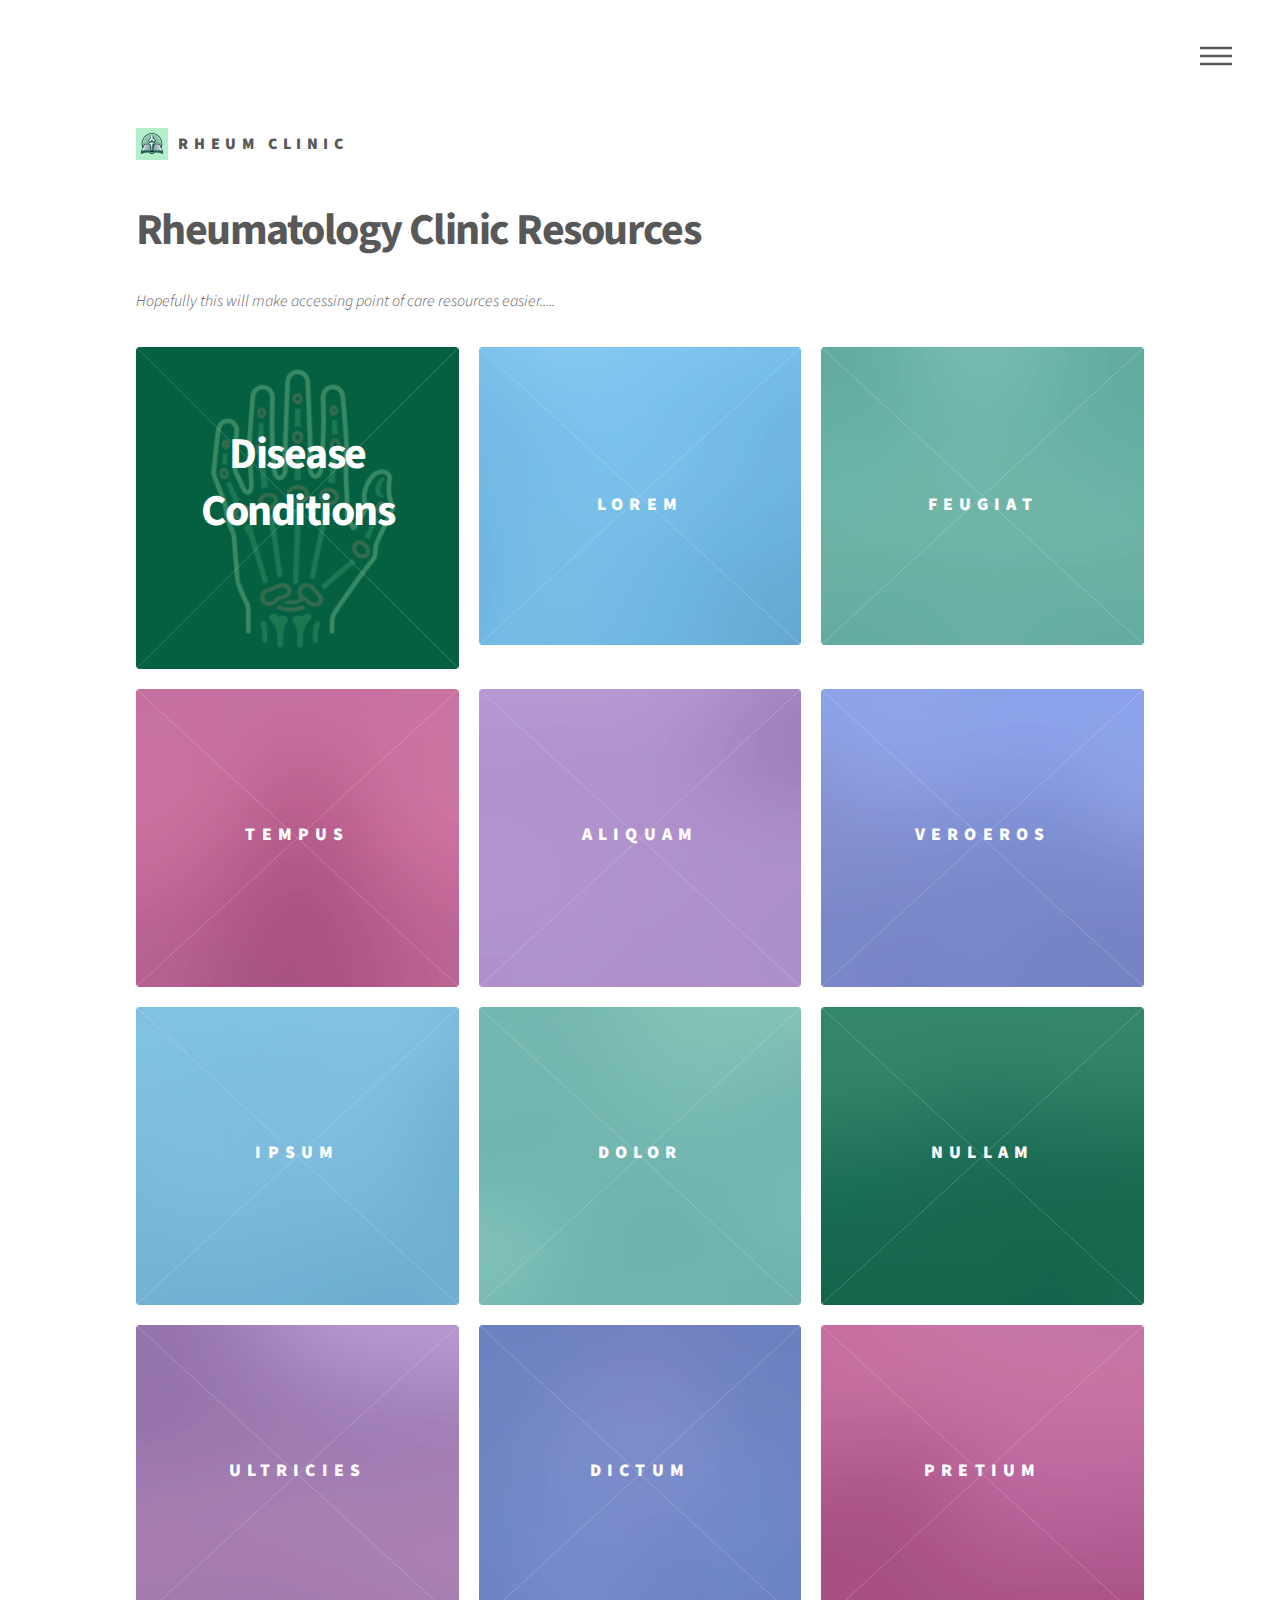
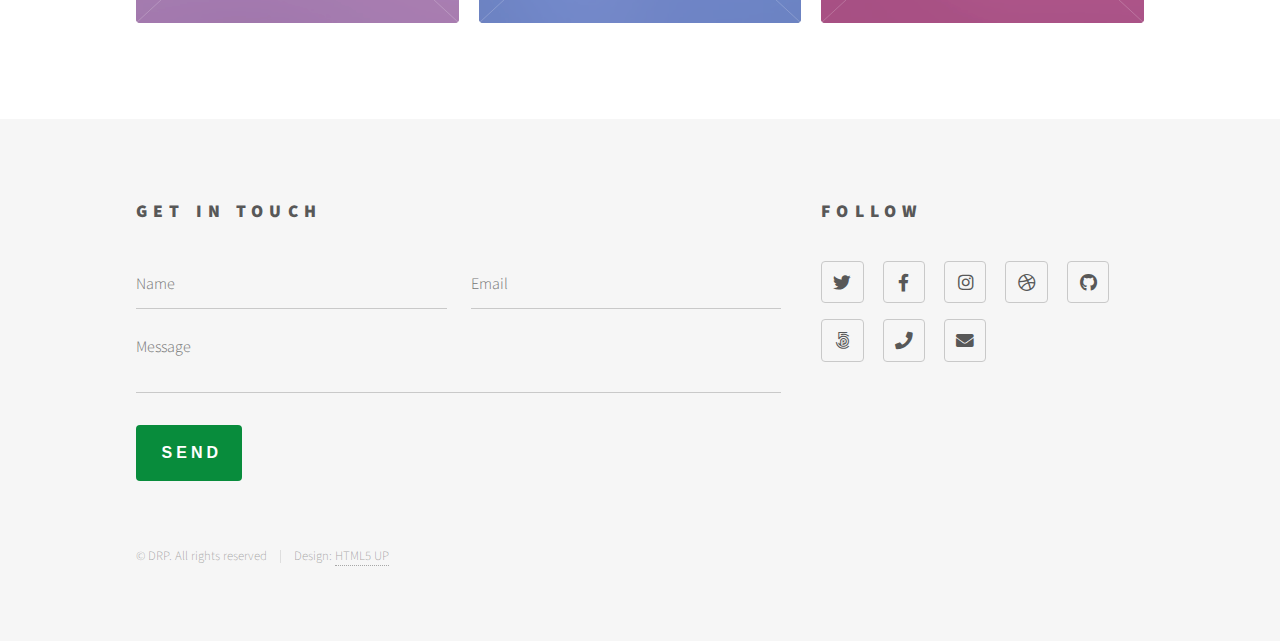
==== phantom_template/index.html @ ec5c9202 "Redesign 2024" ====
<!DOCTYPE HTML>
<!--
	Phantom by HTML5 UP
	html5up.net | @ajlkn
	Free for personal and commercial use under the CCA 3.0 license (html5up.net/license)
-->
<html>
	<head>
		<title>Rheum Clinic</title>
		<meta charset="utf-8" />
		<meta name="viewport" content="width=device-width, initial-scale=1, user-scalable=no" />
		<link rel="stylesheet" href="assets/css/main.css" />
		<noscript><link rel="stylesheet" href="assets/css/noscript.css" /></noscript>
	</head>
	<body class="is-preload">
		<!-- Wrapper -->
			<div id="wrapper">

				<!-- Header -->
					<header id="header">
						<div class="inner">

							<!-- Logo -->
								<a href="index.html" class="logo">
									<span class="symbol"><img src="images/logo2.png" alt="" /></span><span class="title">Rheum Clinic</span>
								</a>

							<!-- Nav -->
								<nav>
									<ul>
										<li><a href="#menu">Menu</a></li>
									</ul>
								</nav>

						</div>
					</header>

				<!-- Menu -->
					<nav id="menu">
						<h2>Menu</h2>
						<ul>
							<li><a href="index.html">Home</a></li>
							<li><a href="generic.html">Ipsum veroeros</a></li>
							<li><a href="generic.html">Tempus etiam</a></li>
							<li><a href="generic.html">Consequat dolor</a></li>
							<li><a href="elements.html">Elements</a></li>
						</ul>
					</nav>

				<!-- Main -->
					<div id="main">
						<div class="inner">
							<header>
								<h1> Rheumatology Clinic Resources </h1>
								<p><i>Hopefully this will make accessing point of care resources easier.....</i></p>
							</header>
							<section class="tiles">
								<article class="style1">
									<span class="image">
										<img src="images/ra.png" alt="" />
									</span>
									<a href="disease_conditions.html">
										<h1>Disease Conditions</h1>
										<div class="content">
											<p>!</p>
										</div>
									</a>
								</article>
								<article class="style2">
									<span class="image">
										<img src="images/pic02.jpg" alt="" />
									</span>
									<a href="generic.html">
										<h2>Lorem</h2>
										<div class="content">
											<p>Sed nisl arcu euismod sit amet nisi lorem etiam dolor veroeros et feugiat.</p>
										</div>
									</a>
								</article>
								<article class="style3">
									<span class="image">
										<img src="images/pic03.jpg" alt="" />
									</span>
									<a href="generic.html">
										<h2>Feugiat</h2>
										<div class="content">
											<p>Sed nisl arcu euismod sit amet nisi lorem etiam dolor veroeros et feugiat.</p>
										</div>
									</a>
								</article>
								<article class="style4">
									<span class="image">
										<img src="images/pic04.jpg" alt="" />
									</span>
									<a href="generic.html">
										<h2>Tempus</h2>
										<div class="content">
											<p>Sed nisl arcu euismod sit amet nisi lorem etiam dolor veroeros et feugiat.</p>
										</div>
									</a>
								</article>
								<article class="style5">
									<span class="image">
										<img src="images/pic05.jpg" alt="" />
									</span>
									<a href="generic.html">
										<h2>Aliquam</h2>
										<div class="content">
											<p>Sed nisl arcu euismod sit amet nisi lorem etiam dolor veroeros et feugiat.</p>
										</div>
									</a>
								</article>
								<article class="style6">
									<span class="image">
										<img src="images/pic06.jpg" alt="" />
									</span>
									<a href="generic.html">
										<h2>Veroeros</h2>
										<div class="content">
											<p>Sed nisl arcu euismod sit amet nisi lorem etiam dolor veroeros et feugiat.</p>
										</div>
									</a>
								</article>
								<article class="style2">
									<span class="image">
										<img src="images/pic07.jpg" alt="" />
									</span>
									<a href="generic.html">
										<h2>Ipsum</h2>
										<div class="content">
											<p>Sed nisl arcu euismod sit amet nisi lorem etiam dolor veroeros et feugiat.</p>
										</div>
									</a>
								</article>
								<article class="style3">
									<span class="image">
										<img src="images/pic08.jpg" alt="" />
									</span>
									<a href="generic.html">
										<h2>Dolor</h2>
										<div class="content">
											<p>Sed nisl arcu euismod sit amet nisi lorem etiam dolor veroeros et feugiat.</p>
										</div>
									</a>
								</article>
								<article class="style1">
									<span class="image">
										<img src="images/pic09.jpg" alt="" />
									</span>
									<a href="generic.html">
										<h2>Nullam</h2>
										<div class="content">
											<p>Sed nisl arcu euismod sit amet nisi lorem etiam dolor veroeros et feugiat.</p>
										</div>
									</a>
								</article>
								<article class="style5">
									<span class="image">
										<img src="images/pic10.jpg" alt="" />
									</span>
									<a href="generic.html">
										<h2>Ultricies</h2>
										<div class="content">
											<p>Sed nisl arcu euismod sit amet nisi lorem etiam dolor veroeros et feugiat.</p>
										</div>
									</a>
								</article>
								<article class="style6">
									<span class="image">
										<img src="images/pic11.jpg" alt="" />
									</span>
									<a href="generic.html">
										<h2>Dictum</h2>
										<div class="content">
											<p>Sed nisl arcu euismod sit amet nisi lorem etiam dolor veroeros et feugiat.</p>
										</div>
									</a>
								</article>
								<article class="style4">
									<span class="image">
										<img src="images/pic12.jpg" alt="" />
									</span>
									<a href="generic.html">
										<h2>Pretium</h2>
										<div class="content">
											<p>Sed nisl arcu euismod sit amet nisi lorem etiam dolor veroeros et feugiat.</p>
										</div>
									</a>
								</article>
							</section>
						</div>
					</div>

				<!-- Footer -->
					<footer id="footer">
						<div class="inner">
							<section>
								<h2>Get in touch</h2>
								<form method="post" action="#">
									<div class="fields">
										<div class="field half">
											<input type="text" name="name" id="name" placeholder="Name" />
										</div>
										<div class="field half">
											<input type="email" name="email" id="email" placeholder="Email" />
										</div>
										<div class="field">
											<textarea name="message" id="message" placeholder="Message"></textarea>
										</div>
									</div>
									<ul class="actions">
										<li><input type="submit" value="Send" class="primary" /></li>
									</ul>
								</form>
							</section>
							<section>
								<h2>Follow</h2>
								<ul class="icons">
									<li><a href="#" class="icon brands style2 fa-twitter"><span class="label">Twitter</span></a></li>
									<li><a href="#" class="icon brands style2 fa-facebook-f"><span class="label">Facebook</span></a></li>
									<li><a href="#" class="icon brands style2 fa-instagram"><span class="label">Instagram</span></a></li>
									<li><a href="#" class="icon brands style2 fa-dribbble"><span class="label">Dribbble</span></a></li>
									<li><a href="#" class="icon brands style2 fa-github"><span class="label">GitHub</span></a></li>
									<li><a href="#" class="icon brands style2 fa-500px"><span class="label">500px</span></a></li>
									<li><a href="#" class="icon solid style2 fa-phone"><span class="label">Phone</span></a></li>
									<li><a href="#" class="icon solid style2 fa-envelope"><span class="label">Email</span></a></li>
								</ul>
							</section>
							<ul class="copyright">
								<li>&copy; DRP. All rights reserved</li><li>Design: <a href="http://html5up.net">HTML5 UP</a></li>
							</ul>
						</div>
					</footer>

			</div>

		<!-- Scripts -->
			<script src="assets/js/jquery.min.js"></script>
			<script src="assets/js/browser.min.js"></script>
			<script src="assets/js/breakpoints.min.js"></script>
			<script src="assets/js/util.js"></script>
			<script src="assets/js/main.js"></script>

	</body>
</html>
---- phantom_template/assets/css/main.css ----
@import url(fontawesome-all.min.css);
@import url("https://fonts.googleapis.com/css?family=Source+Sans+Pro:300,700,900");

/*
	Phantom by HTML5 UP
	html5up.net | @ajlkn
	Free for personal and commercial use under the CCA 3.0 license (html5up.net/license)
*/

html, body, div, span, applet, object,
iframe, h1, h2, h3, h4, h5, h6, p, blockquote,
pre, a, abbr, acronym, address, big, cite,
code, del, dfn, em, img, ins, kbd, q, s, samp,
small, strike, strong, sub, sup, tt, var, b,
u, i, center, dl, dt, dd, ol, ul, li, fieldset,
form, label, legend, table, caption, tbody,
tfoot, thead, tr, th, td, article, aside,
canvas, details, embed, figure, figcaption,
footer, header, hgroup, menu, nav, output, ruby,
section, summary, time, mark, audio, video {
	margin: 0;
	padding: 0;
	border: 0;
	font-size: 100%;
	font: inherit;
	vertical-align: baseline;}

article, aside, details, figcaption, figure,
footer, header, hgroup, menu, nav, section {
	display: block;}

body {
	line-height: 1;
}

ol, ul {
	list-style: none;
}

blockquote, q {
	quotes: none;
}

	blockquote:before, blockquote:after, q:before, q:after {
		content: '';
		content: none;
	}

table {
	border-collapse: collapse;
	border-spacing: 0;
}

body {
	-webkit-text-size-adjust: none;
}

mark {
	background-color: transparent;
	color: inherit;
}

input::-moz-focus-inner {
	border: 0;
	padding: 0;
}

input, select, textarea {
	-moz-appearance: none;
	-webkit-appearance: none;
	-ms-appearance: none;
	appearance: none;
}

/* Basic */

	@-ms-viewport {
		width: device-width;
	}

	body {
		-ms-overflow-style: scrollbar;
	}

	@media screen and (max-width: 480px) {

		html, body {
			min-width: 320px;
		}

	}

	html {
		box-sizing: border-box;
	}

	*, *:before, *:after {
		box-sizing: inherit;
	}

	body {
		background: #ffffff;
	}

		body.is-preload *, body.is-preload *:before, body.is-preload *:after {
			-moz-animation: none !important;
			-webkit-animation: none !important;
			-ms-animation: none !important;
			animation: none !important;
			-moz-transition: none !important;
			-webkit-transition: none !important;
			-ms-transition: none !important;
			transition: none !important;
		}

/* Type */

	body, input, select, textarea {
		color: #585858;
		font-family: "Source Sans Pro", Helvetica, sans-serif;
		font-size: 16pt;
		font-weight: 300;
		line-height: 1.75;
	}

		@media screen and (max-width: 1680px) {

			body, input, select, textarea {
				font-size: 14pt;
			}

		}

		@media screen and (max-width: 1280px) {

			body, input, select, textarea {
				font-size: 12pt;
			}

		}

	a {
		-moz-transition: border-bottom-color 0.2s ease, color 0.2s ease;
		-webkit-transition: border-bottom-color 0.2s ease, color 0.2s ease;
		-ms-transition: border-bottom-color 0.2s ease, color 0.2s ease;
		transition: border-bottom-color 0.2s ease, color 0.2s ease;
		text-decoration: none;
		color: #585858;
		border-bottom: dotted 1px rgba(88, 88, 88, 0.5);
	}

		a:hover {
			border-bottom-color: transparent;
			color: #f2849e !important;
		}

	strong, b {
		font-weight: 900;
	}

	em, i {
		font-style: italic;
	}

	p {
		margin: 0 0 2em 0;
	}

	h1 {
		font-size: 2.75em;
		font-weight: 700;
		line-height: 1.3;
		margin: 0 0 1em 0;
		letter-spacing: -0.035em;
	}

		h1 a {
			color: inherit;
		}

		@media screen and (max-width: 736px) {

			h1 {
				font-size: 2em;
				margin: 0 0 1em 0;
			}

		}

		@media screen and (max-width: 360px) {

			h1 {
				font-size: 1.75em;
			}

		}

	h2, h3, h4, h5, h6 {
		font-weight: 900;
		line-height: 1.5;
		margin: 0 0 2em 0;
		text-transform: uppercase;
		letter-spacing: 0.35em;
	}

		h2 a, h3 a, h4 a, h5 a, h6 a {
			color: inherit;
		}

	h2 {
		font-size: 1.1em;
	}

	h3 {
		font-size: 1em;
	}

	h4 {
		font-size: 0.8em;
	}

	h5 {
		font-size: 0.8em;
	}

	h6 {
		font-size: 0.8em;
	}

	@media screen and (max-width: 980px) {

		h1 br, h2 br, h3 br, h4 br, h5 br, h6 br {
			display: none;
		}

	}

	@media screen and (max-width: 736px) {

		h2 {
			font-size: 1em;
		}

		h3 {
			font-size: 0.8em;
		}

	}

	sub {
		font-size: 0.8em;
		position: relative;
		top: 0.5em;
	}

	sup {
		font-size: 0.8em;
		position: relative;
		top: -0.5em;
	}

	blockquote {
		border-left: solid 4px #c9c9c9;
		font-style: italic;
		margin: 0 0 2em 0;
		padding: 0.5em 0 0.5em 2em;
	}

	code {
		background: rgba(144, 144, 144, 0.075);
		border-radius: 4px;
		border: solid 1px #c9c9c9;
		font-family: "Courier New", monospace;
		font-size: 0.9em;
		margin: 0 0.25em;
		padding: 0.25em 0.65em;
	}

	pre {
		-webkit-overflow-scrolling: touch;
		font-family: "Courier New", monospace;
		font-size: 0.9em;
		margin: 0 0 2em 0;
	}

		pre code {
			display: block;
			line-height: 1.75;
			padding: 1em 1.5em;
			overflow-x: auto;
		}

	hr {
		border: 0;
		border-bottom: solid 1px #c9c9c9;
		margin: 2em 0;
	}

		hr.major {
			margin: 3em 0;
		}

	.align-left {
		text-align: left;
	}

	.align-center {
		text-align: center;
	}

	.align-right {
		text-align: right;
	}

/* Row */

	.row {
		display: flex;
		flex-wrap: wrap;
		box-sizing: border-box;
		align-items: stretch;
	}

		.row > * {
			box-sizing: border-box;
		}

		.row.gtr-uniform > * > :last-child {
			margin-bottom: 0;
		}

		.row.aln-left {
			justify-content: flex-start;
		}

		.row.aln-center {
			justify-content: center;
		}

		.row.aln-right {
			justify-content: flex-end;
		}

		.row.aln-top {
			align-items: flex-start;
		}

		.row.aln-middle {
			align-items: center;
		}

		.row.aln-bottom {
			align-items: flex-end;
		}

		.row > .imp {
			order: -1;
		}

		.row > .col-1 {
			width: 8.33333%;
		}

		.row > .off-1 {
			margin-left: 8.33333%;
		}

		.row > .col-2 {
			width: 16.66667%;
		}

		.row > .off-2 {
			margin-left: 16.66667%;
		}

		.row > .col-3 {
			width: 25%;
		}

		.row > .off-3 {
			margin-left: 25%;
		}

		.row > .col-4 {
			width: 33.33333%;
		}

		.row > .off-4 {
			margin-left: 33.33333%;
		}

		.row > .col-5 {
			width: 41.66667%;
		}

		.row > .off-5 {
			margin-left: 41.66667%;
		}

		.row > .col-6 {
			width: 50%;
		}

		.row > .off-6 {
			margin-left: 50%;
		}

		.row > .col-7 {
			width: 58.33333%;
		}

		.row > .off-7 {
			margin-left: 58.33333%;
		}

		.row > .col-8 {
			width: 66.66667%;
		}

		.row > .off-8 {
			margin-left: 66.66667%;
		}

		.row > .col-9 {
			width: 75%;
		}

		.row > .off-9 {
			margin-left: 75%;
		}

		.row > .col-10 {
			width: 83.33333%;
		}

		.row > .off-10 {
			margin-left: 83.33333%;
		}

		.row > .col-11 {
			width: 91.66667%;
		}

		.row > .off-11 {
			margin-left: 91.66667%;
		}

		.row > .col-12 {
			width: 100%;
		}

		.row > .off-12 {
			margin-left: 100%;
		}

		.row.gtr-0 {
			margin-top: 0;
			margin-left: 0em;
		}

			.row.gtr-0 > * {
				padding: 0 0 0 0em;
			}

			.row.gtr-0.gtr-uniform {
				margin-top: 0em;
			}

				.row.gtr-0.gtr-uniform > * {
					padding-top: 0em;
				}

		.row.gtr-25 {
			margin-top: 0;
			margin-left: -0.5em;
		}

			.row.gtr-25 > * {
				padding: 0 0 0 0.5em;
			}

			.row.gtr-25.gtr-uniform {
				margin-top: -0.5em;
			}

				.row.gtr-25.gtr-uniform > * {
					padding-top: 0.5em;
				}

		.row.gtr-50 {
			margin-top: 0;
			margin-left: -1em;
		}

			.row.gtr-50 > * {
				padding: 0 0 0 1em;
			}

			.row.gtr-50.gtr-uniform {
				margin-top: -1em;
			}

				.row.gtr-50.gtr-uniform > * {
					padding-top: 1em;
				}

		.row {
			margin-top: 0;
			margin-left: -2em;
		}

			.row > * {
				padding: 0 0 0 2em;
			}

			.row.gtr-uniform {
				margin-top: -2em;
			}

				.row.gtr-uniform > * {
					padding-top: 2em;
				}

		.row.gtr-150 {
			margin-top: 0;
			margin-left: -3em;
		}

			.row.gtr-150 > * {
				padding: 0 0 0 3em;
			}

			.row.gtr-150.gtr-uniform {
				margin-top: -3em;
			}

				.row.gtr-150.gtr-uniform > * {
					padding-top: 3em;
				}

		.row.gtr-200 {
			margin-top: 0;
			margin-left: -4em;
		}

			.row.gtr-200 > * {
				padding: 0 0 0 4em;
			}

			.row.gtr-200.gtr-uniform {
				margin-top: -4em;
			}

				.row.gtr-200.gtr-uniform > * {
					padding-top: 4em;
				}

		@media screen and (max-width: 1680px) {

			.row {
				display: flex;
				flex-wrap: wrap;
				box-sizing: border-box;
				align-items: stretch;
			}

				.row > * {
					box-sizing: border-box;
				}

				.row.gtr-uniform > * > :last-child {
					margin-bottom: 0;
				}

				.row.aln-left {
					justify-content: flex-start;
				}

				.row.aln-center {
					justify-content: center;
				}

				.row.aln-right {
					justify-content: flex-end;
				}

				.row.aln-top {
					align-items: flex-start;
				}

				.row.aln-middle {
					align-items: center;
				}

				.row.aln-bottom {
					align-items: flex-end;
				}

				.row > .imp-xlarge {
					order: -1;
				}

				.row > .col-1-xlarge {
					width: 8.33333%;
				}

				.row > .off-1-xlarge {
					margin-left: 8.33333%;
				}

				.row > .col-2-xlarge {
					width: 16.66667%;
				}

				.row > .off-2-xlarge {
					margin-left: 16.66667%;
				}

				.row > .col-3-xlarge {
					width: 25%;
				}

				.row > .off-3-xlarge {
					margin-left: 25%;
				}

				.row > .col-4-xlarge {
					width: 33.33333%;
				}

				.row > .off-4-xlarge {
					margin-left: 33.33333%;
				}

				.row > .col-5-xlarge {
					width: 41.66667%;
				}

				.row > .off-5-xlarge {
					margin-left: 41.66667%;
				}

				.row > .col-6-xlarge {
					width: 50%;
				}

				.row > .off-6-xlarge {
					margin-left: 50%;
				}

				.row > .col-7-xlarge {
					width: 58.33333%;
				}

				.row > .off-7-xlarge {
					margin-left: 58.33333%;
				}

				.row > .col-8-xlarge {
					width: 66.66667%;
				}

				.row > .off-8-xlarge {
					margin-left: 66.66667%;
				}

				.row > .col-9-xlarge {
					width: 75%;
				}

				.row > .off-9-xlarge {
					margin-left: 75%;
				}

				.row > .col-10-xlarge {
					width: 83.33333%;
				}

				.row > .off-10-xlarge {
					margin-left: 83.33333%;
				}

				.row > .col-11-xlarge {
					width: 91.66667%;
				}

				.row > .off-11-xlarge {
					margin-left: 91.66667%;
				}

				.row > .col-12-xlarge {
					width: 100%;
				}

				.row > .off-12-xlarge {
					margin-left: 100%;
				}

				.row.gtr-0 {
					margin-top: 0;
					margin-left: 0em;
				}

					.row.gtr-0 > * {
						padding: 0 0 0 0em;
					}

					.row.gtr-0.gtr-uniform {
						margin-top: 0em;
					}

						.row.gtr-0.gtr-uniform > * {
							padding-top: 0em;
						}

				.row.gtr-25 {
					margin-top: 0;
					margin-left: -0.5em;
				}

					.row.gtr-25 > * {
						padding: 0 0 0 0.5em;
					}

					.row.gtr-25.gtr-uniform {
						margin-top: -0.5em;
					}

						.row.gtr-25.gtr-uniform > * {
							padding-top: 0.5em;
						}

				.row.gtr-50 {
					margin-top: 0;
					margin-left: -1em;
				}

					.row.gtr-50 > * {
						padding: 0 0 0 1em;
					}

					.row.gtr-50.gtr-uniform {
						margin-top: -1em;
					}

						.row.gtr-50.gtr-uniform > * {
							padding-top: 1em;
						}

				.row {
					margin-top: 0;
					margin-left: -2em;
				}

					.row > * {
						padding: 0 0 0 2em;
					}

					.row.gtr-uniform {
						margin-top: -2em;
					}

						.row.gtr-uniform > * {
							padding-top: 2em;
						}

				.row.gtr-150 {
					margin-top: 0;
					margin-left: -3em;
				}

					.row.gtr-150 > * {
						padding: 0 0 0 3em;
					}

					.row.gtr-150.gtr-uniform {
						margin-top: -3em;
					}

						.row.gtr-150.gtr-uniform > * {
							padding-top: 3em;
						}

				.row.gtr-200 {
					margin-top: 0;
					margin-left: -4em;
				}

					.row.gtr-200 > * {
						padding: 0 0 0 4em;
					}

					.row.gtr-200.gtr-uniform {
						margin-top: -4em;
					}

						.row.gtr-200.gtr-uniform > * {
							padding-top: 4em;
						}

		}

		@media screen and (max-width: 1280px) {

			.row {
				display: flex;
				flex-wrap: wrap;
				box-sizing: border-box;
				align-items: stretch;
			}

				.row > * {
					box-sizing: border-box;
				}

				.row.gtr-uniform > * > :last-child {
					margin-bottom: 0;
				}

				.row.aln-left {
					justify-content: flex-start;
				}

				.row.aln-center {
					justify-content: center;
				}

				.row.aln-right {
					justify-content: flex-end;
				}

				.row.aln-top {
					align-items: flex-start;
				}

				.row.aln-middle {
					align-items: center;
				}

				.row.aln-bottom {
					align-items: flex-end;
				}

				.row > .imp-large {
					order: -1;
				}

				.row > .col-1-large {
					width: 8.33333%;
				}

				.row > .off-1-large {
					margin-left: 8.33333%;
				}

				.row > .col-2-large {
					width: 16.66667%;
				}

				.row > .off-2-large {
					margin-left: 16.66667%;
				}

				.row > .col-3-large {
					width: 25%;
				}

				.row > .off-3-large {
					margin-left: 25%;
				}

				.row > .col-4-large {
					width: 33.33333%;
				}

				.row > .off-4-large {
					margin-left: 33.33333%;
				}

				.row > .col-5-large {
					width: 41.66667%;
				}

				.row > .off-5-large {
					margin-left: 41.66667%;
				}

				.row > .col-6-large {
					width: 50%;
				}

				.row > .off-6-large {
					margin-left: 50%;
				}

				.row > .col-7-large {
					width: 58.33333%;
				}

				.row > .off-7-large {
					margin-left: 58.33333%;
				}

				.row > .col-8-large {
					width: 66.66667%;
				}

				.row > .off-8-large {
					margin-left: 66.66667%;
				}

				.row > .col-9-large {
					width: 75%;
				}

				.row > .off-9-large {
					margin-left: 75%;
				}

				.row > .col-10-large {
					width: 83.33333%;
				}

				.row > .off-10-large {
					margin-left: 83.33333%;
				}

				.row > .col-11-large {
					width: 91.66667%;
				}

				.row > .off-11-large {
					margin-left: 91.66667%;
				}

				.row > .col-12-large {
					width: 100%;
				}

				.row > .off-12-large {
					margin-left: 100%;
				}

				.row.gtr-0 {
					margin-top: 0;
					margin-left: 0em;
				}

					.row.gtr-0 > * {
						padding: 0 0 0 0em;
					}

					.row.gtr-0.gtr-uniform {
						margin-top: 0em;
					}

						.row.gtr-0.gtr-uniform > * {
							padding-top: 0em;
						}

				.row.gtr-25 {
					margin-top: 0;
					margin-left: -0.5em;
				}

					.row.gtr-25 > * {
						padding: 0 0 0 0.5em;
					}

					.row.gtr-25.gtr-uniform {
						margin-top: -0.5em;
					}

						.row.gtr-25.gtr-uniform > * {
							padding-top: 0.5em;
						}

				.row.gtr-50 {
					margin-top: 0;
					margin-left: -1em;
				}

					.row.gtr-50 > * {
						padding: 0 0 0 1em;
					}

					.row.gtr-50.gtr-uniform {
						margin-top: -1em;
					}

						.row.gtr-50.gtr-uniform > * {
							padding-top: 1em;
						}

				.row {
					margin-top: 0;
					margin-left: -2em;
				}

					.row > * {
						padding: 0 0 0 2em;
					}

					.row.gtr-uniform {
						margin-top: -2em;
					}

						.row.gtr-uniform > * {
							padding-top: 2em;
						}

				.row.gtr-150 {
					margin-top: 0;
					margin-left: -3em;
				}

					.row.gtr-150 > * {
						padding: 0 0 0 3em;
					}

					.row.gtr-150.gtr-uniform {
						margin-top: -3em;
					}

						.row.gtr-150.gtr-uniform > * {
							padding-top: 3em;
						}

				.row.gtr-200 {
					margin-top: 0;
					margin-left: -4em;
				}

					.row.gtr-200 > * {
						padding: 0 0 0 4em;
					}

					.row.gtr-200.gtr-uniform {
						margin-top: -4em;
					}

						.row.gtr-200.gtr-uniform > * {
							padding-top: 4em;
						}

		}

		@media screen and (max-width: 980px) {

			.row {
				display: flex;
				flex-wrap: wrap;
				box-sizing: border-box;
				align-items: stretch;
			}

				.row > * {
					box-sizing: border-box;
				}

				.row.gtr-uniform > * > :last-child {
					margin-bottom: 0;
				}

				.row.aln-left {
					justify-content: flex-start;
				}

				.row.aln-center {
					justify-content: center;
				}

				.row.aln-right {
					justify-content: flex-end;
				}

				.row.aln-top {
					align-items: flex-start;
				}

				.row.aln-middle {
					align-items: center;
				}

				.row.aln-bottom {
					align-items: flex-end;
				}

				.row > .imp-medium {
					order: -1;
				}

				.row > .col-1-medium {
					width: 8.33333%;
				}

				.row > .off-1-medium {
					margin-left: 8.33333%;
				}

				.row > .col-2-medium {
					width: 16.66667%;
				}

				.row > .off-2-medium {
					margin-left: 16.66667%;
				}

				.row > .col-3-medium {
					width: 25%;
				}

				.row > .off-3-medium {
					margin-left: 25%;
				}

				.row > .col-4-medium {
					width: 33.33333%;
				}

				.row > .off-4-medium {
					margin-left: 33.33333%;
				}

				.row > .col-5-medium {
					width: 41.66667%;
				}

				.row > .off-5-medium {
					margin-left: 41.66667%;
				}

				.row > .col-6-medium {
					width: 50%;
				}

				.row > .off-6-medium {
					margin-left: 50%;
				}

				.row > .col-7-medium {
					width: 58.33333%;
				}

				.row > .off-7-medium {
					margin-left: 58.33333%;
				}

				.row > .col-8-medium {
					width: 66.66667%;
				}

				.row > .off-8-medium {
					margin-left: 66.66667%;
				}

				.row > .col-9-medium {
					width: 75%;
				}

				.row > .off-9-medium {
					margin-left: 75%;
				}

				.row > .col-10-medium {
					width: 83.33333%;
				}

				.row > .off-10-medium {
					margin-left: 83.33333%;
				}

				.row > .col-11-medium {
					width: 91.66667%;
				}

				.row > .off-11-medium {
					margin-left: 91.66667%;
				}

				.row > .col-12-medium {
					width: 100%;
				}

				.row > .off-12-medium {
					margin-left: 100%;
				}

				.row.gtr-0 {
					margin-top: 0;
					margin-left: 0em;
				}

					.row.gtr-0 > * {
						padding: 0 0 0 0em;
					}

					.row.gtr-0.gtr-uniform {
						margin-top: 0em;
					}

						.row.gtr-0.gtr-uniform > * {
							padding-top: 0em;
						}

				.row.gtr-25 {
					margin-top: 0;
					margin-left: -0.375em;
				}

					.row.gtr-25 > * {
						padding: 0 0 0 0.375em;
					}

					.row.gtr-25.gtr-uniform {
						margin-top: -0.375em;
					}

						.row.gtr-25.gtr-uniform > * {
							padding-top: 0.375em;
						}

				.row.gtr-50 {
					margin-top: 0;
					margin-left: -0.75em;
				}

					.row.gtr-50 > * {
						padding: 0 0 0 0.75em;
					}

					.row.gtr-50.gtr-uniform {
						margin-top: -0.75em;
					}

						.row.gtr-50.gtr-uniform > * {
							padding-top: 0.75em;
						}

				.row {
					margin-top: 0;
					margin-left: -1.5em;
				}

					.row > * {
						padding: 0 0 0 1.5em;
					}

					.row.gtr-uniform {
						margin-top: -1.5em;
					}

						.row.gtr-uniform > * {
							padding-top: 1.5em;
						}

				.row.gtr-150 {
					margin-top: 0;
					margin-left: -2.25em;
				}

					.row.gtr-150 > * {
						padding: 0 0 0 2.25em;
					}

					.row.gtr-150.gtr-uniform {
						margin-top: -2.25em;
					}

						.row.gtr-150.gtr-uniform > * {
							padding-top: 2.25em;
						}

				.row.gtr-200 {
					margin-top: 0;
					margin-left: -3em;
				}

					.row.gtr-200 > * {
						padding: 0 0 0 3em;
					}

					.row.gtr-200.gtr-uniform {
						margin-top: -3em;
					}

						.row.gtr-200.gtr-uniform > * {
							padding-top: 3em;
						}

		}

		@media screen and (max-width: 736px) {

			.row {
				display: flex;
				flex-wrap: wrap;
				box-sizing: border-box;
				align-items: stretch;
			}

				.row > * {
					box-sizing: border-box;
				}

				.row.gtr-uniform > * > :last-child {
					margin-bottom: 0;
				}

				.row.aln-left {
					justify-content: flex-start;
				}

				.row.aln-center {
					justify-content: center;
				}

				.row.aln-right {
					justify-content: flex-end;
				}

				.row.aln-top {
					align-items: flex-start;
				}

				.row.aln-middle {
					align-items: center;
				}

				.row.aln-bottom {
					align-items: flex-end;
				}

				.row > .imp-small {
					order: -1;
				}

				.row > .col-1-small {
					width: 8.33333%;
				}

				.row > .off-1-small {
					margin-left: 8.33333%;
				}

				.row > .col-2-small {
					width: 16.66667%;
				}

				.row > .off-2-small {
					margin-left: 16.66667%;
				}

				.row > .col-3-small {
					width: 25%;
				}

				.row > .off-3-small {
					margin-left: 25%;
				}

				.row > .col-4-small {
					width: 33.33333%;
				}

				.row > .off-4-small {
					margin-left: 33.33333%;
				}

				.row > .col-5-small {
					width: 41.66667%;
				}

				.row > .off-5-small {
					margin-left: 41.66667%;
				}

				.row > .col-6-small {
					width: 50%;
				}

				.row > .off-6-small {
					margin-left: 50%;
				}

				.row > .col-7-small {
					width: 58.33333%;
				}

				.row > .off-7-small {
					margin-left: 58.33333%;
				}

				.row > .col-8-small {
					width: 66.66667%;
				}

				.row > .off-8-small {
					margin-left: 66.66667%;
				}

				.row > .col-9-small {
					width: 75%;
				}

				.row > .off-9-small {
					margin-left: 75%;
				}

				.row > .col-10-small {
					width: 83.33333%;
				}

				.row > .off-10-small {
					margin-left: 83.33333%;
				}

				.row > .col-11-small {
					width: 91.66667%;
				}

				.row > .off-11-small {
					margin-left: 91.66667%;
				}

				.row > .col-12-small {
					width: 100%;
				}

				.row > .off-12-small {
					margin-left: 100%;
				}

				.row.gtr-0 {
					margin-top: 0;
					margin-left: 0em;
				}

					.row.gtr-0 > * {
						padding: 0 0 0 0em;
					}

					.row.gtr-0.gtr-uniform {
						margin-top: 0em;
					}

						.row.gtr-0.gtr-uniform > * {
							padding-top: 0em;
						}

				.row.gtr-25 {
					margin-top: 0;
					margin-left: -0.25em;
				}

					.row.gtr-25 > * {
						padding: 0 0 0 0.25em;
					}

					.row.gtr-25.gtr-uniform {
						margin-top: -0.25em;
					}

						.row.gtr-25.gtr-uniform > * {
							padding-top: 0.25em;
						}

				.row.gtr-50 {
					margin-top: 0;
					margin-left: -0.5em;
				}

					.row.gtr-50 > * {
						padding: 0 0 0 0.5em;
					}

					.row.gtr-50.gtr-uniform {
						margin-top: -0.5em;
					}

						.row.gtr-50.gtr-uniform > * {
							padding-top: 0.5em;
						}

				.row {
					margin-top: 0;
					margin-left: -1em;
				}

					.row > * {
						padding: 0 0 0 1em;
					}

					.row.gtr-uniform {
						margin-top: -1em;
					}

						.row.gtr-uniform > * {
							padding-top: 1em;
						}

				.row.gtr-150 {
					margin-top: 0;
					margin-left: -1.5em;
				}

					.row.gtr-150 > * {
						padding: 0 0 0 1.5em;
					}

					.row.gtr-150.gtr-uniform {
						margin-top: -1.5em;
					}

						.row.gtr-150.gtr-uniform > * {
							padding-top: 1.5em;
						}

				.row.gtr-200 {
					margin-top: 0;
					margin-left: -2em;
				}

					.row.gtr-200 > * {
						padding: 0 0 0 2em;
					}

					.row.gtr-200.gtr-uniform {
						margin-top: -2em;
					}

						.row.gtr-200.gtr-uniform > * {
							padding-top: 2em;
						}

		}

		@media screen and (max-width: 480px) {

			.row {
				display: flex;
				flex-wrap: wrap;
				box-sizing: border-box;
				align-items: stretch;
			}

				.row > * {
					box-sizing: border-box;
				}

				.row.gtr-uniform > * > :last-child {
					margin-bottom: 0;
				}

				.row.aln-left {
					justify-content: flex-start;
				}

				.row.aln-center {
					justify-content: center;
				}

				.row.aln-right {
					justify-content: flex-end;
				}

				.row.aln-top {
					align-items: flex-start;
				}

				.row.aln-middle {
					align-items: center;
				}

				.row.aln-bottom {
					align-items: flex-end;
				}

				.row > .imp-xsmall {
					order: -1;
				}

				.row > .col-1-xsmall {
					width: 8.33333%;
				}

				.row > .off-1-xsmall {
					margin-left: 8.33333%;
				}

				.row > .col-2-xsmall {
					width: 16.66667%;
				}

				.row > .off-2-xsmall {
					margin-left: 16.66667%;
				}

				.row > .col-3-xsmall {
					width: 25%;
				}

				.row > .off-3-xsmall {
					margin-left: 25%;
				}

				.row > .col-4-xsmall {
					width: 33.33333%;
				}

				.row > .off-4-xsmall {
					margin-left: 33.33333%;
				}

				.row > .col-5-xsmall {
					width: 41.66667%;
				}

				.row > .off-5-xsmall {
					margin-left: 41.66667%;
				}

				.row > .col-6-xsmall {
					width: 50%;
				}

				.row > .off-6-xsmall {
					margin-left: 50%;
				}

				.row > .col-7-xsmall {
					width: 58.33333%;
				}

				.row > .off-7-xsmall {
					margin-left: 58.33333%;
				}

				.row > .col-8-xsmall {
					width: 66.66667%;
				}

				.row > .off-8-xsmall {
					margin-left: 66.66667%;
				}

				.row > .col-9-xsmall {
					width: 75%;
				}

				.row > .off-9-xsmall {
					margin-left: 75%;
				}

				.row > .col-10-xsmall {
					width: 83.33333%;
				}

				.row > .off-10-xsmall {
					margin-left: 83.33333%;
				}

				.row > .col-11-xsmall {
					width: 91.66667%;
				}

				.row > .off-11-xsmall {
					margin-left: 91.66667%;
				}

				.row > .col-12-xsmall {
					width: 100%;
				}

				.row > .off-12-xsmall {
					margin-left: 100%;
				}

				.row.gtr-0 {
					margin-top: 0;
					margin-left: 0em;
				}

					.row.gtr-0 > * {
						padding: 0 0 0 0em;
					}

					.row.gtr-0.gtr-uniform {
						margin-top: 0em;
					}

						.row.gtr-0.gtr-uniform > * {
							padding-top: 0em;
						}

				.row.gtr-25 {
					margin-top: 0;
					margin-left: -0.25em;
				}

					.row.gtr-25 > * {
						padding: 0 0 0 0.25em;
					}

					.row.gtr-25.gtr-uniform {
						margin-top: -0.25em;
					}

						.row.gtr-25.gtr-uniform > * {
							padding-top: 0.25em;
						}

				.row.gtr-50 {
					margin-top: 0;
					margin-left: -0.5em;
				}

					.row.gtr-50 > * {
						padding: 0 0 0 0.5em;
					}

					.row.gtr-50.gtr-uniform {
						margin-top: -0.5em;
					}

						.row.gtr-50.gtr-uniform > * {
							padding-top: 0.5em;
						}

				.row {
					margin-top: 0;
					margin-left: -1em;
				}

					.row > * {
						padding: 0 0 0 1em;
					}

					.row.gtr-uniform {
						margin-top: -1em;
					}

						.row.gtr-uniform > * {
							padding-top: 1em;
						}

				.row.gtr-150 {
					margin-top: 0;
					margin-left: -1.5em;
				}

					.row.gtr-150 > * {
						padding: 0 0 0 1.5em;
					}

					.row.gtr-150.gtr-uniform {
						margin-top: -1.5em;
					}

						.row.gtr-150.gtr-uniform > * {
							padding-top: 1.5em;
						}

				.row.gtr-200 {
					margin-top: 0;
					margin-left: -2em;
				}

					.row.gtr-200 > * {
						padding: 0 0 0 2em;
					}

					.row.gtr-200.gtr-uniform {
						margin-top: -2em;
					}

						.row.gtr-200.gtr-uniform > * {
							padding-top: 2em;
						}

		}

/* Section/Article */

	section.special, article.special {
		text-align: center;
	}

	header p {
		margin-top: -1em;
	}

	@media screen and (max-width: 736px) {

		header p {
			margin-top: 0;
		}

	}

/* Icon */

	.icon {
		text-decoration: none;
		border-bottom: none;
		position: relative;
	}

		.icon:before {
			-moz-osx-font-smoothing: grayscale;
			-webkit-font-smoothing: antialiased;
			display: inline-block;
			font-style: normal;
			font-variant: normal;
			text-rendering: auto;
			line-height: 1;
			text-transform: none !important;
			font-family: 'Font Awesome 5 Free';
			font-weight: 400;
		}

		.icon > .label {
			display: none;
		}

		.icon:before {
			line-height: inherit;
		}

		.icon.solid:before {
			font-weight: 900;
		}

		.icon.brands:before {
			font-family: 'Font Awesome 5 Brands';
		}

		.icon.style2 {
			-moz-transition: background-color 0.2s ease-in-out, color 0.2s ease-in-out, border-color 0.2s ease-in-out;
			-webkit-transition: background-color 0.2s ease-in-out, color 0.2s ease-in-out, border-color 0.2s ease-in-out;
			-ms-transition: background-color 0.2s ease-in-out, color 0.2s ease-in-out, border-color 0.2s ease-in-out;
			transition: background-color 0.2s ease-in-out, color 0.2s ease-in-out, border-color 0.2s ease-in-out;
			background-color: transparent;
			border: solid 1px #c9c9c9;
			border-radius: 4px;
			width: 2.65em;
			height: 2.65em;
			display: inline-block;
			text-align: center;
			line-height: 2.65em;
			color: inherit;
		}

			.icon.style2:before {
				font-size: 1.1em;
			}

			.icon.style2:hover {
				color: #f2849e;
				border-color: #f2849e;
			}

			.icon.style2:active {
				background-color: rgba(242, 132, 158, 0.1);
			}

/* List */

	ol {
		list-style: decimal;
		margin: 0 0 2em 0;
		padding-left: 1.25em;
	}

		ol li {
			padding-left: 0.25em;
		}

	ul {
		list-style: disc;
		margin: 0 0 2em 0;
		padding-left: 1em;
	}

		ul li {
			padding-left: 0.5em;
		}

		ul.alt {
			list-style: none;
			padding-left: 0;
		}

			ul.alt li {
				border-top: solid 1px #c9c9c9;
				padding: 0.5em 0;
			}

				ul.alt li:first-child {
					border-top: 0;
					padding-top: 0;
				}

	dl {
		margin: 0 0 2em 0;
	}

		dl dt {
			display: block;
			font-weight: 900;
			margin: 0 0 1em 0;
		}

		dl dd {
			margin-left: 2em;
		}

/* Actions */

	ul.actions {
		display: -moz-flex;
		display: -webkit-flex;
		display: -ms-flex;
		display: flex;
		cursor: default;
		list-style: none;
		margin-left: -1em;
		padding-left: 0;
	}

		ul.actions li {
			padding: 0 0 0 1em;
			vertical-align: middle;
		}

		ul.actions.special {
			-moz-justify-content: center;
			-webkit-justify-content: center;
			-ms-justify-content: center;
			justify-content: center;
			width: 100%;
			margin-left: 0;
		}

			ul.actions.special li:first-child {
				padding-left: 0;
			}

		ul.actions.stacked {
			-moz-flex-direction: column;
			-webkit-flex-direction: column;
			-ms-flex-direction: column;
			flex-direction: column;
			margin-left: 0;
		}

			ul.actions.stacked li {
				padding: 1.3em 0 0 0;
			}

				ul.actions.stacked li:first-child {
					padding-top: 0;
				}

		ul.actions.fit {
			width: calc(100% + 1em);
		}

			ul.actions.fit li {
				-moz-flex-grow: 1;
				-webkit-flex-grow: 1;
				-ms-flex-grow: 1;
				flex-grow: 1;
				-moz-flex-shrink: 1;
				-webkit-flex-shrink: 1;
				-ms-flex-shrink: 1;
				flex-shrink: 1;
				width: 100%;
			}

				ul.actions.fit li > * {
					width: 100%;
				}

			ul.actions.fit.stacked {
				width: 100%;
			}

		@media screen and (max-width: 480px) {

			ul.actions:not(.fixed) {
				-moz-flex-direction: column;
				-webkit-flex-direction: column;
				-ms-flex-direction: column;
				flex-direction: column;
				margin-left: 0;
				width: 100% !important;
			}

				ul.actions:not(.fixed) li {
					-moz-flex-grow: 1;
					-webkit-flex-grow: 1;
					-ms-flex-grow: 1;
					flex-grow: 1;
					-moz-flex-shrink: 1;
					-webkit-flex-shrink: 1;
					-ms-flex-shrink: 1;
					flex-shrink: 1;
					padding: 1em 0 0 0;
					text-align: center;
					width: 100%;
				}

					ul.actions:not(.fixed) li > * {
						width: 100%;
					}

					ul.actions:not(.fixed) li:first-child {
						padding-top: 0;
					}

					ul.actions:not(.fixed) li input[type="submit"],
					ul.actions:not(.fixed) li input[type="reset"],
					ul.actions:not(.fixed) li input[type="button"],
					ul.actions:not(.fixed) li button,
					ul.actions:not(.fixed) li .button {
						width: 100%;
					}

						ul.actions:not(.fixed) li input[type="submit"].icon:before,
						ul.actions:not(.fixed) li input[type="reset"].icon:before,
						ul.actions:not(.fixed) li input[type="button"].icon:before,
						ul.actions:not(.fixed) li button.icon:before,
						ul.actions:not(.fixed) li .button.icon:before {
							margin-left: -0.5rem;
						}

		}

/* Icons */

	ul.icons {
		cursor: default;
		list-style: none;
		padding-left: 0;
		margin: -1em 0 2em -1em;
	}

		ul.icons li {
			display: inline-block;
			padding: 1em 0 0 1em;
		}

/* Form */

	form {
		margin: 0 0 2em 0;
		overflow-x: hidden;
	}

		form > :last-child {
			margin-bottom: 0;
		}

		form > .fields {
			display: -moz-flex;
			display: -webkit-flex;
			display: -ms-flex;
			display: flex;
			-moz-flex-wrap: wrap;
			-webkit-flex-wrap: wrap;
			-ms-flex-wrap: wrap;
			flex-wrap: wrap;
			width: calc(100% + 3em);
			margin: -1.5em 0 2em -1.5em;
		}

			form > .fields > .field {
				-moz-flex-grow: 0;
				-webkit-flex-grow: 0;
				-ms-flex-grow: 0;
				flex-grow: 0;
				-moz-flex-shrink: 0;
				-webkit-flex-shrink: 0;
				-ms-flex-shrink: 0;
				flex-shrink: 0;
				padding: 1.5em 0 0 1.5em;
				width: calc(100% - 1.5em);
			}

				form > .fields > .field.half {
					width: calc(50% - 0.75em);
				}

				form > .fields > .field.third {
					width: calc(100%/3 - 0.5em);
				}

				form > .fields > .field.quarter {
					width: calc(25% - 0.375em);
				}

		@media screen and (max-width: 480px) {

			form > .fields {
				width: calc(100% + 3em);
				margin: -1.5em 0 2em -1.5em;
			}

				form > .fields > .field {
					padding: 1.5em 0 0 1.5em;
					width: calc(100% - 1.5em);
				}

					form > .fields > .field.half {
						width: calc(100% - 1.5em);
					}

					form > .fields > .field.third {
						width: calc(100% - 1.5em);
					}

					form > .fields > .field.quarter {
						width: calc(100% - 1.5em);
					}

		}

	label {
		display: block;
		font-size: 0.9em;
		font-weight: 900;
		margin: 0 0 1em 0;
	}

	input[type="text"],
	input[type="password"],
	input[type="email"],
	input[type="tel"],
	select,
	textarea {
		-moz-appearance: none;
		-webkit-appearance: none;
		-ms-appearance: none;
		appearance: none;
		background-color: transparent;
		border: none;
		border-radius: 0;
		border-bottom: solid 1px #c9c9c9;
		color: inherit;
		display: block;
		outline: 0;
		padding: 0;
		text-decoration: none;
		width: 100%;
	}

		input[type="text"]:invalid,
		input[type="password"]:invalid,
		input[type="email"]:invalid,
		input[type="tel"]:invalid,
		select:invalid,
		textarea:invalid {
			box-shadow: none;
		}

		input[type="text"]:focus,
		input[type="password"]:focus,
		input[type="email"]:focus,
		input[type="tel"]:focus,
		select:focus,
		textarea:focus {
			border-bottom-color: #f2849e;
			box-shadow: inset 0 -1px 0 0 #f2849e;
		}

	select {
		background-image: url("data:image/svg+xml;charset=utf8,%3Csvg xmlns='http://www.w3.org/2000/svg' width='40' height='40' preserveAspectRatio='none' viewBox='0 0 40 40'%3E%3Cpath d='M9.4,12.3l10.4,10.4l10.4-10.4c0.2-0.2,0.5-0.4,0.9-0.4c0.3,0,0.6,0.1,0.9,0.4l3.3,3.3c0.2,0.2,0.4,0.5,0.4,0.9 c0,0.4-0.1,0.6-0.4,0.9L20.7,31.9c-0.2,0.2-0.5,0.4-0.9,0.4c-0.3,0-0.6-0.1-0.9-0.4L4.3,17.3c-0.2-0.2-0.4-0.5-0.4-0.9 c0-0.4,0.1-0.6,0.4-0.9l3.3-3.3c0.2-0.2,0.5-0.4,0.9-0.4S9.1,12.1,9.4,12.3z' fill='%23c9c9c9' /%3E%3C/svg%3E");
		background-size: 1.25rem;
		background-repeat: no-repeat;
		background-position: calc(100% - 1rem) center;
		height: 3em;
		padding-right: 3em;
		text-overflow: ellipsis;
	}

		select option {
			background: #ffffff;
		}

		select:focus::-ms-value {
			background-color: transparent;
		}

		select::-ms-expand {
			display: none;
		}

	input[type="text"],
	input[type="password"],
	input[type="email"],
	select {
		height: 3em;
	}

	textarea {
		padding: 0;
		min-height: 3.75em;
	}

	input[type="checkbox"],
	input[type="radio"] {
		-moz-appearance: none;
		-webkit-appearance: none;
		-ms-appearance: none;
		appearance: none;
		display: block;
		float: left;
		margin-right: -2em;
		opacity: 0;
		width: 1em;
		z-index: -1;
	}

		input[type="checkbox"] + label,
		input[type="radio"] + label {
			text-decoration: none;
			color: #585858;
			cursor: pointer;
			display: inline-block;
			font-size: 1em;
			font-weight: 300;
			padding-left: 2.55em;
			padding-right: 0.75em;
			position: relative;
		}

			input[type="checkbox"] + label:before,
			input[type="radio"] + label:before {
				-moz-osx-font-smoothing: grayscale;
				-webkit-font-smoothing: antialiased;
				display: inline-block;
				font-style: normal;
				font-variant: normal;
				text-rendering: auto;
				line-height: 1;
				text-transform: none !important;
				font-family: 'Font Awesome 5 Free';
				font-weight: 900;
			}

			input[type="checkbox"] + label:before,
			input[type="radio"] + label:before {
				border-radius: 4px;
				border: solid 1px #c9c9c9;
				content: '';
				display: inline-block;
				font-size: 0.8em;
				height: 2.25em;
				left: 0;
				line-height: 2.25em;
				position: absolute;
				text-align: center;
				top: 0;
				width: 2.25em;
			}

		input[type="checkbox"]:checked + label:before,
		input[type="radio"]:checked + label:before {
			background: #585858;
			border-color: #585858;
			color: #ffffff;
			content: '\f00c';
		}

		input[type="checkbox"]:focus + label:before,
		input[type="radio"]:focus + label:before {
			border-color: #f2849e;
			box-shadow: 0 0 0 1px #f2849e;
		}

	input[type="checkbox"] + label:before {
		border-radius: 4px;
	}

	input[type="radio"] + label:before {
		border-radius: 100%;
	}

/* Box */

	.box {
		border-radius: 4px;
		border: solid 1px #c9c9c9;
		margin-bottom: 2em;
		padding: 1.5em;
	}

		.box > :last-child,
		.box > :last-child > :last-child,
		.box > :last-child > :last-child > :last-child {
			margin-bottom: 0;
		}

		.box.alt {
			border: 0;
			border-radius: 0;
			padding: 0;
		}

/* Image */

	.image {
		border-radius: 4px;
		border: 0;
		display: inline-block;
		position: relative;
	}

		.image img {
			border-radius: 4px;
			display: block;
		}

		.image.left, .image.right {
			max-width: 40%;
		}

			.image.left img, .image.right img {
				width: 100%;
			}

		.image.left {
			float: left;
			padding: 0 1.5em 1em 0;
			top: 0.25em;
		}

		.image.right {
			float: right;
			padding: 0 0 1em 1.5em;
			top: 0.25em;
		}

		.image.fit {
			display: block;
			margin: 0 0 2em 0;
			width: 100%;
		}

			.image.fit img {
				width: 100%;
			}

		.image.main {
			display: block;
			margin: 0 0 3em 0;
			width: 100%;
		}

			.image.main img {
				width: 100%;
			}

			@media screen and (max-width: 736px) {

				.image.main {
					margin: 0 0 2em 0;
				}

			}

/* Table */

	.table-wrapper {
		-webkit-overflow-scrolling: touch;
		overflow-x: auto;
	}

	table {
		margin: 0 0 2em 0;
		width: 100%;
	}

		table tbody tr {
			border: solid 1px #c9c9c9;
			border-left: 0;
			border-right: 0;
		}

			table tbody tr:nth-child(2n + 1) {
				background-color: rgba(144, 144, 144, 0.075);
			}

		table td {
			padding: 0.75em 0.75em;
		}

		table th {
			font-size: 0.9em;
			font-weight: 900;
			padding: 0 0.75em 0.75em 0.75em;
			text-align: left;
		}

		table thead {
			border-bottom: solid 2px #c9c9c9;
		}

		table tfoot {
			border-top: solid 2px #c9c9c9;
		}

		table.alt {
			border-collapse: separate;
		}

			table.alt tbody tr td {
				border: solid 1px #c9c9c9;
				border-left-width: 0;
				border-top-width: 0;
			}

				table.alt tbody tr td:first-child {
					border-left-width: 1px;
				}

			table.alt tbody tr:first-child td {
				border-top-width: 1px;
			}

			table.alt thead {
				border-bottom: 0;
			}

			table.alt tfoot {
				border-top: 0;
			}

/* Button */

	input[type="submit"],
	input[type="reset"],
	input[type="button"],
	button,
	.button {
		-moz-appearance: none;
		-webkit-appearance: none;
		-ms-appearance: none;
		appearance: none;
		-moz-transition: background-color 0.2s ease-in-out, color 0.2s ease-in-out, box-shadow 0.2s ease-in-out;
		-webkit-transition: background-color 0.2s ease-in-out, color 0.2s ease-in-out, box-shadow 0.2s ease-in-out;
		-ms-transition: background-color 0.2s ease-in-out, color 0.2s ease-in-out, box-shadow 0.2s ease-in-out;
		transition: background-color 0.2s ease-in-out, color 0.2s ease-in-out, box-shadow 0.2s ease-in-out;
		background-color: transparent;
		border-radius: 4px;
		border: 0;
		box-shadow: inset 0 0 0 2px #585858;
		color: #585858 !important;
		cursor: pointer;
		display: inline-block;
		font-size: 1.0em;
		font-weight: 900;
		height: 3.5em;
		letter-spacing: 0.25em;
		line-height: 3.45em;
		overflow: hidden;
		padding: 0 1.25em 0 1.6em;
		text-align: center;
		text-decoration: none;
		text-overflow: ellipsis;
		text-transform: uppercase;
		white-space: nowrap;
	}

		input[type="submit"].icon:before,
		input[type="reset"].icon:before,
		input[type="button"].icon:before,
		button.icon:before,
		.button.icon:before {
			margin-right: 0.5em;
		}

		input[type="submit"].fit,
		input[type="reset"].fit,
		input[type="button"].fit,
		button.fit,
		.button.fit {
			width: 100%;
		}

		input[type="submit"]:hover,
		input[type="reset"]:hover,
		input[type="button"]:hover,
		button:hover,
		.button:hover {
			color: #088c3c !important;
			box-shadow: inset 0 0 0 2px #088c3c;
		}

		input[type="submit"]:active,
		input[type="reset"]:active,
		input[type="button"]:active,
		button:active,
		.button:active {
			background-color: rgba(242, 132, 158, 0.1);
		}

		input[type="submit"].small,
		input[type="reset"].small,
		input[type="button"].small,
		button.small,
		.button.small {
			font-size: 0.6em;
		}

		input[type="submit"].large,
		input[type="reset"].large,
		input[type="button"].large,
		button.large,
		.button.large {
			font-size: 1em;
		}

		input[type="submit"].primary,
		input[type="reset"].primary,
		input[type="button"].primary,
		button.primary,
		.button.primary {
			font-family: '/assets/webfonts/Raleway-Extrabold', sans-serif;
			box-shadow: none;
			background-color: #088c3c;
			color: #ffffff !important;
		}

			input[type="submit"].primary:hover,
			input[type="reset"].primary:hover,
			input[type="button"].primary:hover,
			button.primary:hover,
			.button.primary:hover {
				background-color: #0b4622;
			}

			input[type="submit"].primary:active,
			input[type="reset"].primary:active,
			input[type="button"].primary:active,
			button.primary:active,
			.button.primary:active {
				background-color: #ee5f81;
			}

		input[type="submit"].disabled, input[type="submit"]:disabled,
		input[type="reset"].disabled,
		input[type="reset"]:disabled,
		input[type="button"].disabled,
		input[type="button"]:disabled,
		button.disabled,
		button:disabled,
		.button.disabled,
		.button:disabled {
			pointer-events: none;
			opacity: 0.25;
		}

/* Tiles */

	.tiles {
		display: -moz-flex;
		display: -webkit-flex;
		display: -ms-flex;
		display: flex;
		-moz-flex-wrap: wrap;
		-webkit-flex-wrap: wrap;
		-ms-flex-wrap: wrap;
		flex-wrap: wrap;
		postiion: relative;
		margin: -2.5em 0 0 -2.5em;
	}

		.tiles article {
			-moz-transition: -moz-transform 0.5s ease, opacity 0.5s ease;
			-webkit-transition: -webkit-transform 0.5s ease, opacity 0.5s ease;
			-ms-transition: -ms-transform 0.5s ease, opacity 0.5s ease;
			transition: transform 0.5s ease, opacity 0.5s ease;
			position: relative;
			width: calc(auto);
			margin: 2.5em 0 0 2.5em;
		}

			.tiles article > .image {
				-moz-transition: -moz-transform 0.5s ease;
				-webkit-transition: -webkit-transform 0.5s ease;
				-ms-transition: -ms-transform 0.5s ease;
				transition: transform 0.5s ease;
				position: relative;
				display: block;
				width: 100%;
				border-radius: 4px;
				overflow: hidden;
			}

				.tiles article > .image img {
					display: block;
					width: 100%;
				}

				.tiles article > .image:before {
					pointer-events: none;
					-moz-transition: background-color 0.5s ease, opacity 0.5s ease;
					-webkit-transition: background-color 0.5s ease, opacity 0.5s ease;
					-ms-transition: background-color 0.5s ease, opacity 0.5s ease;
					transition: background-color 0.5s ease, opacity 0.5s ease;
					content: '';
					display: block;
					position: absolute;
					top: 0;
					left: 0;
					width: 100%;
					height: 100%;
					opacity: 1.0;
					z-index: 1;
					opacity: 0.8;
				}

				.tiles article > .image:after {
					pointer-events: none;
					-moz-transition: opacity 0.5s ease;
					-webkit-transition: opacity 0.5s ease;
					-ms-transition: opacity 0.5s ease;
					transition: opacity 0.5s ease;
					content: '';
					display: block;
					position: absolute;
					top: 0;
					left: 0;
					width: 100%;
					height: 100%;
					background-image: url("data:image/svg+xml;charset=utf8,%3Csvg xmlns='http://www.w3.org/2000/svg' width='100' height='100' viewBox='0 0 100 100' preserveAspectRatio='none'%3E%3Cstyle%3Eline %7B stroke-width: 0.25px%3B stroke: %23ffffff%3B %7D%3C/style%3E%3Cline x1='0' y1='0' x2='100' y2='100' /%3E%3Cline x1='100' y1='0' x2='0' y2='100' /%3E%3C/svg%3E");
					background-position: center;
					background-repeat: no-repeat;
					background-size: 100% 100%;
					opacity: 0.25;
					z-index: 2;
				}

			.tiles article > a {
				display: -moz-flex;
				display: -webkit-flex;
				display: -ms-flex;
				display: flex;
				-moz-flex-direction: column;
				-webkit-flex-direction: column;
				-ms-flex-direction: column;
				flex-direction: column;
				-moz-align-items: center;
				-webkit-align-items: center;
				-ms-align-items: center;
				align-items: center;
				-moz-justify-content: center;
				-webkit-justify-content: center;
				-ms-justify-content: center;
				justify-content: center;
				-moz-transition: background-color 0.5s ease, -moz-transform 0.5s ease;
				-webkit-transition: background-color 0.5s ease, -webkit-transform 0.5s ease;
				-ms-transition: background-color 0.5s ease, -ms-transform 0.5s ease;
				transition: background-color 0.5s ease, transform 0.5s ease;
				position: absolute;
				top: 0;
				left: 0;
				width: 100%;
				height: 100%;
				padding: 1em;
				border-radius: 4px;
				border-bottom: 0;
				color: #ffffff;
				text-align: center;
				text-decoration: none;
				z-index: 3;
			}

				.tiles article > a > :last-child {
					margin: 0;
				}

				.tiles article > a:hover {
					color: #ffffff !important;
				}

				.tiles article > a h2 {
					margin: 0;
				}

				.tiles article > a .content {
					-moz-transition: max-height 0.5s ease, opacity 0.5s ease;
					-webkit-transition: max-height 0.5s ease, opacity 0.5s ease;
					-ms-transition: max-height 0.5s ease, opacity 0.5s ease;
					transition: max-height 0.5s ease, opacity 0.5s ease;
					width: 100%;
					max-height: 0;
					line-height: 1.5;
					margin-top: 0.35em;
					opacity: 0;
				}

					.tiles article > a .content > :last-child {
						margin-bottom: 0;
					}

			.tiles article.style1 > .image:before {
				background-color: #06704e;
			}

			.tiles article.style2 > .image:before {
				background-color: #7ecaf6;
			}

			.tiles article.style3 > .image:before {
				background-color: #7bd0c1;
			}

			.tiles article.style4 > .image:before {
				background-color: #c75b9b;
			}

			.tiles article.style5 > .image:before {
				background-color: #ae85ca;
			}

			.tiles article.style6 > .image:before {
				background-color: #8499e7;
			}

			body:not(.is-touch) .tiles article:hover > .image {
				-moz-transform: scale(1.1);
				-webkit-transform: scale(1.1);
				-ms-transform: scale(1.1);
				transform: scale(1.1);
			}

				body:not(.is-touch) .tiles article:hover > .image:before {
					background-color: #333333;
					opacity: 0.35;
				}

				body:not(.is-touch) .tiles article:hover > .image:after {
					opacity: 0;
				}

			body:not(.is-touch) .tiles article:hover .content {
				max-height: 15em;
				opacity: 1;
			}

		* + .tiles {
			margin-top: 2em;
		}

		body.is-preload .tiles article {
			-moz-transform: scale(0.9);
			-webkit-transform: scale(0.9);
			-ms-transform: scale(0.9);
			transform: scale(0.9);
			opacity: 0;
		}

		body.is-touch .tiles article .content {
			max-height: 15em;
			opacity: 1;
		}

		@media screen and (max-width: 1280px) {

			.tiles {
				margin: -1.25em 0 0 -1.25em;
			}

				.tiles article {
					width: calc(33.33333% - 1.25em);
					margin: 1.25em 0 0 1.25em;
				}

		}

		@media screen and (max-width: 980px) {

			.tiles {
				margin: -2.5em 0 0 -2.5em;
			}

				.tiles article {
					width: calc(50% - 2.5em);
					margin: 2.5em 0 0 2.5em;
				}

		}

		@media screen and (max-width: 736px) {

			.tiles {
				margin: -1.25em 0 0 -1.25em;
			}

				.tiles article {
					width: calc(50% - 1.25em);
					margin: 1.25em 0 0 1.25em;
				}

					.tiles article:hover > .image {
						-moz-transform: scale(1.0);
						-webkit-transform: scale(1.0);
						-ms-transform: scale(1.0);
						transform: scale(1.0);
					}

		}

		@media screen and (max-width: 480px) {

			.tiles {
				margin: 0;
			}

				.tiles article {
					width: 100%;
					margin: 1.25em 0 0 0;
				}

		}

/* Header */

	#header {
		padding: 8em 0 0.1em 0 ;
	}

		#header .logo {
			display: block;
			border-bottom: 0;
			color: inherit;
			font-weight: 900;
			letter-spacing: 0.35em;
			margin: 0 0 2.5em 0;
			text-decoration: none;
			text-transform: uppercase;
			display: inline-block;
		}

			#header .logo > * {
				display: inline-block;
				vertical-align: middle;
			}

			#header .logo .symbol {
				margin-right: 0.65em;
			}

				#header .logo .symbol img {
					display: block;
					width: 2em;
					height: 2em;
				}

		#header nav {
			position: fixed;
			right: 2em;
			top: 2em;
			z-index: 10000;
		}

			#header nav ul {
				display: -moz-flex;
				display: -webkit-flex;
				display: -ms-flex;
				display: flex;
				-moz-align-items: center;
				-webkit-align-items: center;
				-ms-align-items: center;
				align-items: center;
				list-style: none;
				margin: 0;
				padding: 0;
			}

				#header nav ul li {
					display: block;
					padding: 0;
				}

					#header nav ul li a {
						display: block;
						position: relative;
						height: 3em;
						line-height: 3em;
						padding: 0 1.5em;
						background-color: rgba(255, 255, 255, 0.5);
						border-radius: 4px;
						border: 0;
						font-size: 0.8em;
						font-weight: 900;
						letter-spacing: 0.35em;
						text-transform: uppercase;
					}

					#header nav ul li a[href="#menu"] {
						-webkit-tap-highlight-color: transparent;
						width: 4em;
						text-indent: 4em;
						font-size: 1em;
						overflow: hidden;
						padding: 0;
						white-space: nowrap;
					}

						#header nav ul li a[href="#menu"]:before, #header nav ul li a[href="#menu"]:after {
							-moz-transition: opacity 0.2s ease;
							-webkit-transition: opacity 0.2s ease;
							-ms-transition: opacity 0.2s ease;
							transition: opacity 0.2s ease;
							content: '';
							display: block;
							position: absolute;
							top: 0;
							left: 0;
							width: 100%;
							height: 100%;
							background-position: center;
							background-repeat: no-repeat;
							background-size: 2em 2em;
						}

						#header nav ul li a[href="#menu"]:before {
							background-image: url("data:image/svg+xml;charset=utf8,%3Csvg xmlns='http://www.w3.org/2000/svg' width='100' height='100' viewBox='0 0 100 100' preserveAspectRatio='none'%3E%3Cstyle%3Eline %7B stroke-width: 8px%3B stroke: %23f2849e%3B %7D%3C/style%3E%3Cline x1='0' y1='25' x2='100' y2='25' /%3E%3Cline x1='0' y1='50' x2='100' y2='50' /%3E%3Cline x1='0' y1='75' x2='100' y2='75' /%3E%3C/svg%3E");
							opacity: 0;
						}

						#header nav ul li a[href="#menu"]:after {
							background-image: url("data:image/svg+xml;charset=utf8,%3Csvg xmlns='http://www.w3.org/2000/svg' width='100' height='100' viewBox='0 0 100 100' preserveAspectRatio='none'%3E%3Cstyle%3Eline %7B stroke-width: 8px%3B stroke: %23585858%3B %7D%3C/style%3E%3Cline x1='0' y1='25' x2='100' y2='25' /%3E%3Cline x1='0' y1='50' x2='100' y2='50' /%3E%3Cline x1='0' y1='75' x2='100' y2='75' /%3E%3C/svg%3E");
							opacity: 1;
						}

						#header nav ul li a[href="#menu"]:hover:before {
							opacity: 1;
						}

						#header nav ul li a[href="#menu"]:hover:after {
							opacity: 0;
						}

		@media screen and (max-width: 736px) {

			#header {
				padding: 4em 0 0.1em 0 ;
			}

				#header nav {
					right: 0.5em;
					top: 0.5em;
				}

					#header nav ul li a[href="#menu"]:before, #header nav ul li a[href="#menu"]:after {
						background-size: 1.5em 1.5em;
					}

		}

/* Menu */

	#wrapper {
		-moz-transition: opacity 0.45s ease;
		-webkit-transition: opacity 0.45s ease;
		-ms-transition: opacity 0.45s ease;
		transition: opacity 0.45s ease;
		opacity: 1;
	}

	#menu {
		-moz-transform: translateX(22em);
		-webkit-transform: translateX(22em);
		-ms-transform: translateX(22em);
		transform: translateX(22em);
		-moz-transition: -moz-transform 0.45s ease, visibility 0.45s;
		-webkit-transition: -webkit-transform 0.45s ease, visibility 0.45s;
		-ms-transition: -ms-transform 0.45s ease, visibility 0.45s;
		transition: transform 0.45s ease, visibility 0.45s;
		position: fixed;
		top: 0;
		right: 0;
		width: 22em;
		max-width: 80%;
		height: 100%;
		-webkit-overflow-scrolling: touch;
		background: #585858;
		color: #ffffff;
		cursor: default;
		visibility: hidden;
		z-index: 10002;
	}

		#menu > .inner {
			-moz-transition: opacity 0.45s ease;
			-webkit-transition: opacity 0.45s ease;
			-ms-transition: opacity 0.45s ease;
			transition: opacity 0.45s ease;
			-webkit-overflow-scrolling: touch;
			position: absolute;
			top: 0;
			left: 0;
			width: 100%;
			height: 100%;
			padding: 2.75em;
			opacity: 0;
			overflow-y: auto;
		}

			#menu > .inner > ul {
				list-style: none;
				margin: 0 0 1em 0;
				padding: 0;
			}

				#menu > .inner > ul > li {
					padding: 0;
					border-top: solid 1px rgba(255, 255, 255, 0.15);
				}

					#menu > .inner > ul > li a {
						display: block;
						padding: 1em 0;
						line-height: 1.5;
						border: 0;
						color: inherit;
					}

					#menu > .inner > ul > li:first-child {
						border-top: 0;
						margin-top: -1em;
					}

		#menu > .close {
			-moz-transition: opacity 0.45s ease, -moz-transform 0.45s ease;
			-webkit-transition: opacity 0.45s ease, -webkit-transform 0.45s ease;
			-ms-transition: opacity 0.45s ease, -ms-transform 0.45s ease;
			transition: opacity 0.45s ease, transform 0.45s ease;
			-moz-transform: scale(0.25) rotate(180deg);
			-webkit-transform: scale(0.25) rotate(180deg);
			-ms-transform: scale(0.25) rotate(180deg);
			transform: scale(0.25) rotate(180deg);
			-webkit-tap-highlight-color: transparent;
			display: block;
			position: absolute;
			top: 2em;
			left: -6em;
			width: 6em;
			text-indent: 6em;
			height: 3em;
			border: 0;
			font-size: 1em;
			opacity: 0;
			overflow: hidden;
			padding: 0;
			white-space: nowrap;
		}

			#menu > .close:before, #menu > .close:after {
				-moz-transition: opacity 0.2s ease;
				-webkit-transition: opacity 0.2s ease;
				-ms-transition: opacity 0.2s ease;
				transition: opacity 0.2s ease;
				content: '';
				display: block;
				position: absolute;
				top: 0;
				left: 0;
				width: 100%;
				height: 100%;
				background-position: center;
				background-repeat: no-repeat;
				background-size: 2em 2em;
			}

			#menu > .close:before {
				background-image: url("data:image/svg+xml;charset=utf8,%3Csvg xmlns='http://www.w3.org/2000/svg' width='100' height='100' viewBox='0 0 100 100' preserveAspectRatio='none'%3E%3Cstyle%3Eline %7B stroke-width: 8px%3B stroke: %23f2849e%3B %7D%3C/style%3E%3Cline x1='15' y1='15' x2='85' y2='85' /%3E%3Cline x1='85' y1='15' x2='15' y2='85' /%3E%3C/svg%3E");
				opacity: 0;
			}

			#menu > .close:after {
				background-image: url("data:image/svg+xml;charset=utf8,%3Csvg xmlns='http://www.w3.org/2000/svg' width='100' height='100' viewBox='0 0 100 100' preserveAspectRatio='none'%3E%3Cstyle%3Eline %7B stroke-width: 8px%3B stroke: %23585858%3B %7D%3C/style%3E%3Cline x1='15' y1='15' x2='85' y2='85' /%3E%3Cline x1='85' y1='15' x2='15' y2='85' /%3E%3C/svg%3E");
				opacity: 1;
			}

			#menu > .close:hover:before {
				opacity: 1;
			}

			#menu > .close:hover:after {
				opacity: 0;
			}

		@media screen and (max-width: 736px) {

			#menu {
				-moz-transform: translateX(16.5em);
				-webkit-transform: translateX(16.5em);
				-ms-transform: translateX(16.5em);
				transform: translateX(16.5em);
				width: 16.5em;
			}

				#menu > .inner {
					padding: 2.75em 1.5em;
				}

				#menu > .close {
					top: 0.5em;
					left: -4.25em;
					width: 4.25em;
					text-indent: 4.25em;
				}

					#menu > .close:before, #menu > .close:after {
						background-size: 1.5em 1.5em;
					}

		}

	body.is-menu-visible #wrapper {
		pointer-events: none;
		cursor: default;
		opacity: 0.25;
	}

	body.is-menu-visible #menu {
		-moz-transform: translateX(0);
		-webkit-transform: translateX(0);
		-ms-transform: translateX(0);
		transform: translateX(0);
		visibility: visible;
	}

		body.is-menu-visible #menu > * {
			opacity: 1;
		}

		body.is-menu-visible #menu .close {
			-moz-transform: scale(1.0) rotate(0deg);
			-webkit-transform: scale(1.0) rotate(0deg);
			-ms-transform: scale(1.0) rotate(0deg);
			transform: scale(1.0) rotate(0deg);
			opacity: 1;
		}

/* Main */

	#main {
		padding: 0em 0 6em 0 ;
	}

		@media screen and (max-width: 736px) {

			#main {
				padding: 0em 0 4em 0 ;
			}

		}

/* Footer */

	#footer {
		padding: 5em 0 6em 0 ;
		background-color: #f6f6f6;
	}

		#footer > .inner {
			display: -moz-flex;
			display: -webkit-flex;
			display: -ms-flex;
			display: flex;
			-moz-flex-wrap: wrap;
			-webkit-flex-wrap: wrap;
			-ms-flex-wrap: wrap;
			flex-wrap: wrap;
			-moz-flex-direction: row;
			-webkit-flex-direction: row;
			-ms-flex-direction: row;
			flex-direction: row;
		}

			#footer > .inner > * > :last-child {
				margin-bottom: 0;
			}

			#footer > .inner section:nth-child(1) {
				width: calc(66% - 2.5em);
				margin-right: 2.5em;
			}

			#footer > .inner section:nth-child(2) {
				width: calc(33% - 2.5em);
				margin-left: 2.5em;
			}

			#footer > .inner .copyright {
				width: 100%;
				padding: 0;
				margin-top: 5em;
				list-style: none;
				font-size: 0.8em;
				color: rgba(88, 88, 88, 0.5);
			}

				#footer > .inner .copyright a {
					color: inherit;
				}

				#footer > .inner .copyright li {
					display: inline-block;
					border-left: solid 1px rgba(88, 88, 88, 0.15);
					line-height: 1;
					padding: 0 0 0 1em;
					margin: 0 0 0 1em;
				}

					#footer > .inner .copyright li:first-child {
						border-left: 0;
						padding-left: 0;
						margin-left: 0;
					}

		@media screen and (max-width: 1280px) {

			#footer {
				padding: 5em 0 3em 0 ;
			}

				#footer > .inner section:nth-child(1) {
					width: calc(66% - 1.25em);
					margin-right: 1.25em;
				}

				#footer > .inner section:nth-child(2) {
					width: calc(33% - 1.25em);
					margin-left: 1.25em;
				}

		}

		@media screen and (max-width: 980px) {

			#footer > .inner section:nth-child(1) {
				width: 66%;
				margin-right: 0;
			}

			#footer > .inner section:nth-child(2) {
				width: calc(33% - 2.5em);
				margin-left: 2.5em;
			}

		}

		@media screen and (max-width: 736px) {

			#footer {
				padding: 3em 0 1em 0 ;
			}

				#footer > .inner {
					-moz-flex-direction: column;
					-webkit-flex-direction: column;
					-ms-flex-direction: column;
					flex-direction: column;
				}

					#footer > .inner section:nth-child(1) {
						width: 100%;
						margin-right: 0;
						margin: 3em 0 0 0;
					}

					#footer > .inner section:nth-child(2) {
						-moz-order: -1;
						-webkit-order: -1;
						-ms-order: -1;
						order: -1;
						width: 100%;
						margin-left: 0;
					}

					#footer > .inner .copyright {
						margin-top: 3em;
					}

		}

		@media screen and (max-width: 480px) {

			#footer > .inner .copyright {
				margin-top: 3em;
			}

				#footer > .inner .copyright li {
					border-left: 0;
					padding-left: 0;
					margin: 0.75em 0 0 0;
					display: block;
					line-height: inherit;
				}

					#footer > .inner .copyright li:first-child {
						margin-top: 0;
					}

		}

/* Wrapper */

	#wrapper > * > .inner {
		width: 100%;
		max-width: 68em;
		margin: 0 auto;
		padding: 0 2.5em;
	}

		@media screen and (max-width: 736px) {

			#wrapper > * > .inner {
				padding: 0 1.25em;
			}

		}
---- phantom_template/assets/css/noscript.css ----
/*
	Phantom by HTML5 UP
	html5up.net | @ajlkn
	Free for personal and commercial use under the CCA 3.0 license (html5up.net/license)
*/

/* Tiles */

	body.is-preload .tiles article {
		-moz-transform: none;
		-webkit-transform: none;
		-ms-transform: none;
		transform: none;
		opacity: 1;
	}
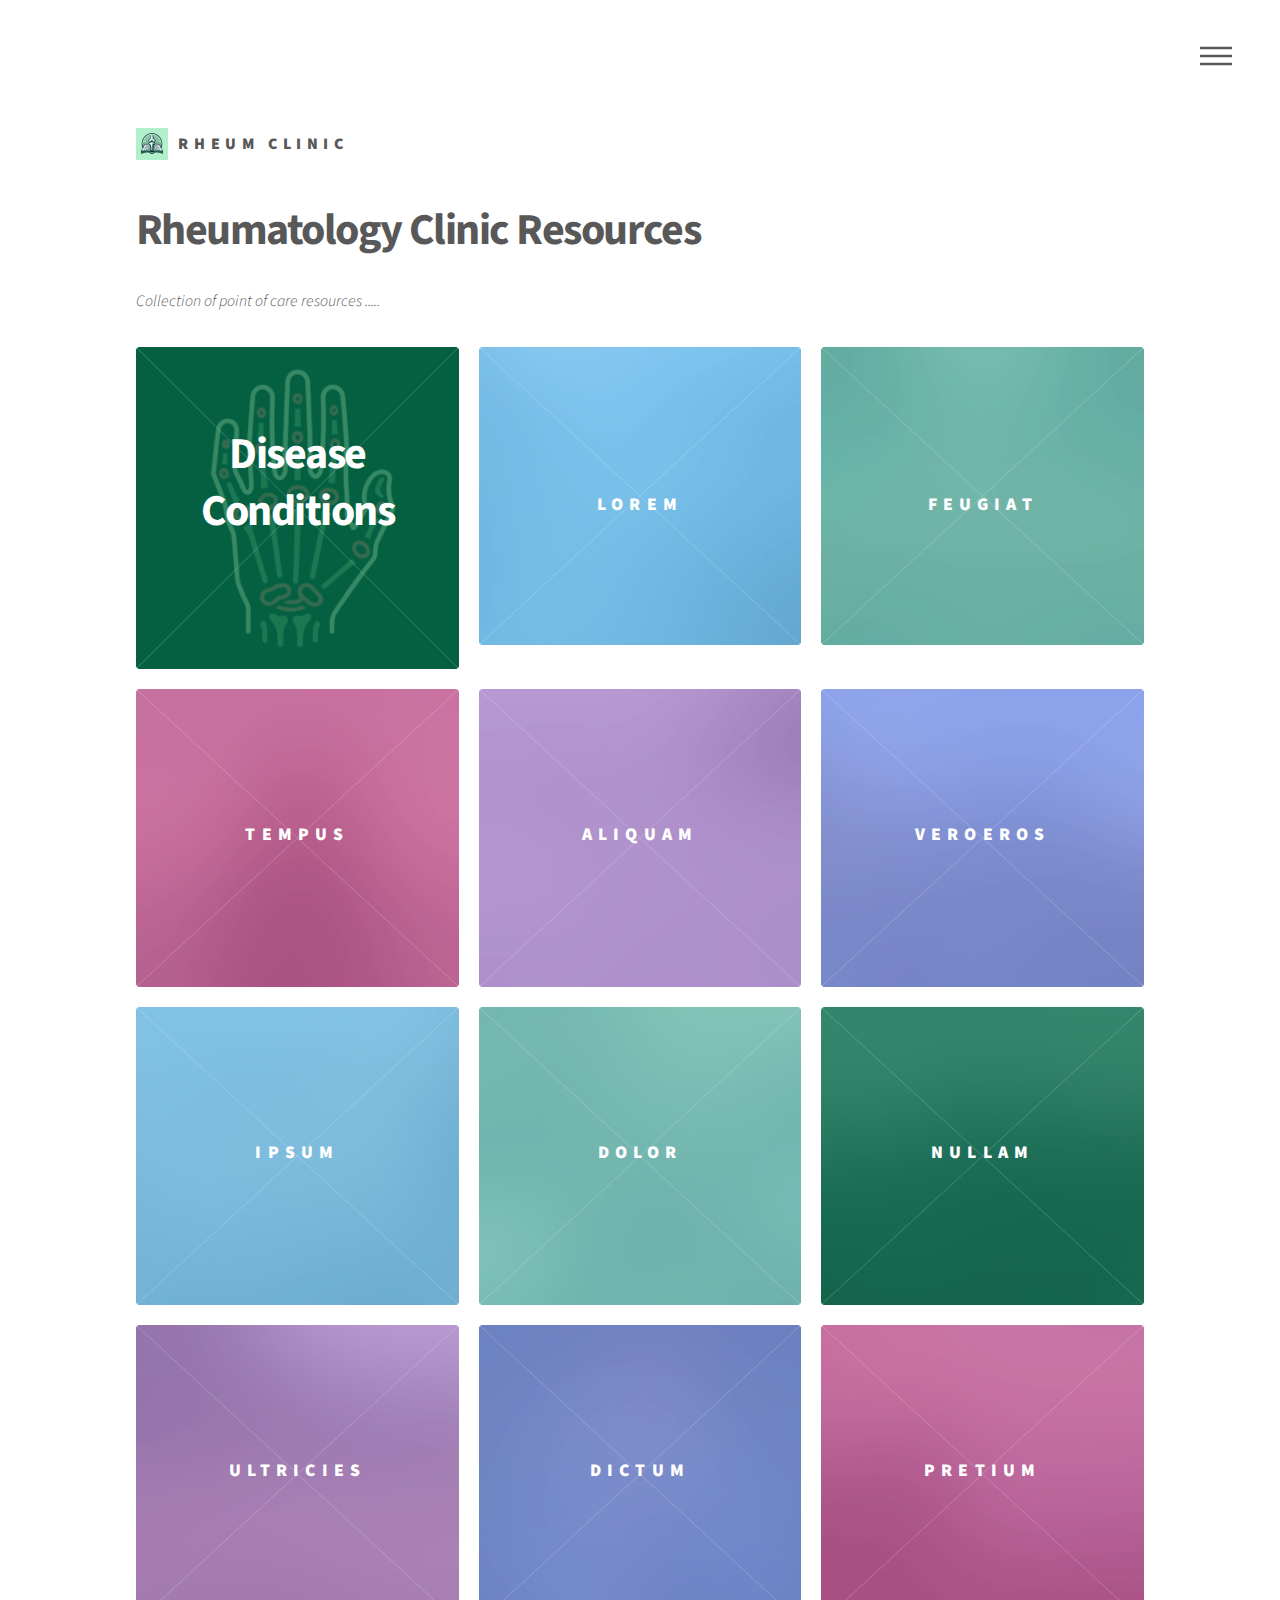
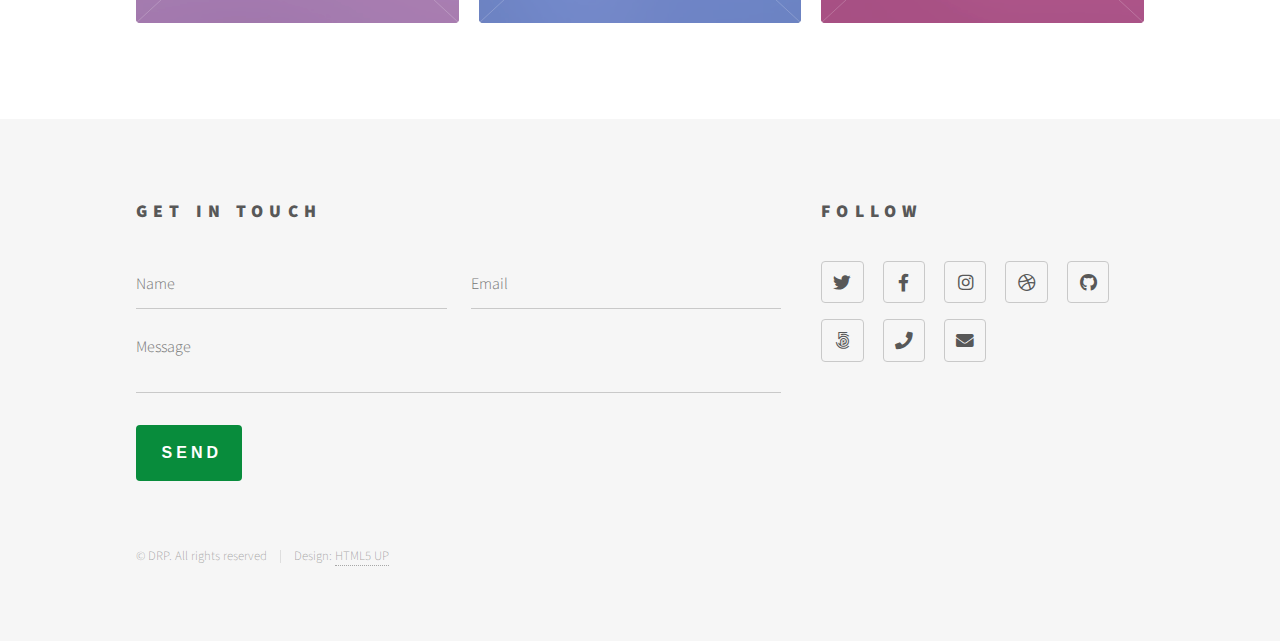
==== commit 3e459a90: "Update index.html" ====
--- a/phantom_template/index.html
+++ b/phantom_template/index.html
@@ -22,7 +22,7 @@
 
 							<!-- Logo -->
 								<a href="index.html" class="logo">
-									<span class="symbol"><img src="images/logo2.png" alt="" /></span><span class="title">Rheum Clinic</span>
+									<span class="symbol"><img src="images/logo.png" alt="" /></span><span class="title">Rheum Clinic</span>
 								</a>
 
 							<!-- Nav -->
@@ -52,7 +52,7 @@
 						<div class="inner">
 							<header>
 								<h1> Rheumatology Clinic Resources </h1>
-								<p><i>Hopefully this will make accessing point of care resources easier.....</i></p>
+								<p><i>Collection of point of care resources .....</i></p>
 							</header>
 							<section class="tiles">
 								<article class="style1">
